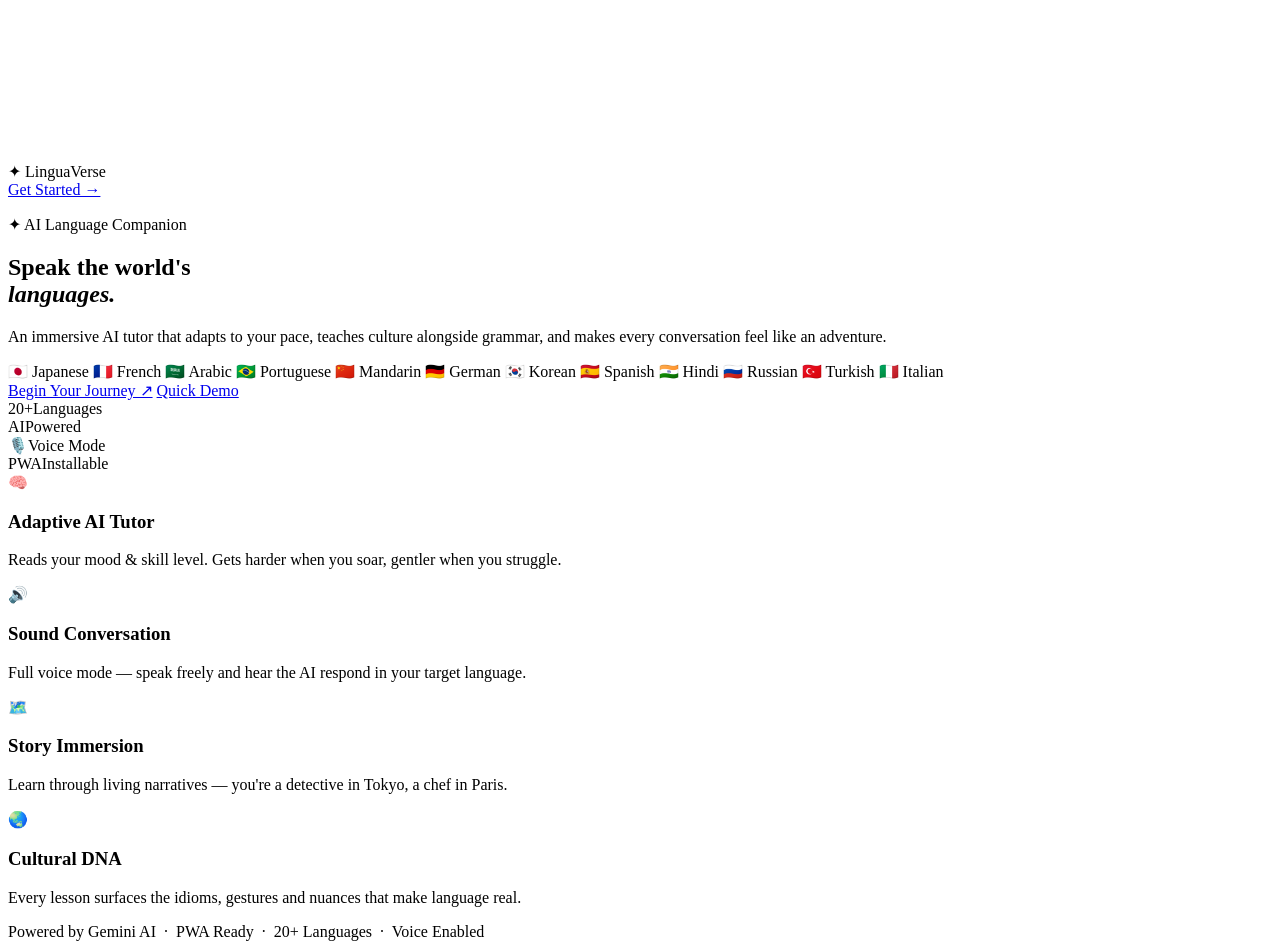
==== index.html @ 4ff94a89 "Add files via upload" ====
<!DOCTYPE html>
<html lang="en">
<head>
  <meta charset="UTF-8"/>
  <meta name="viewport" content="width=device-width, initial-scale=1.0"/>
  <meta name="theme-color" content="#070712"/>
  <meta name="description" content="LinguaVerse — Learn any language with an AI companion"/>
  <link rel="manifest" href="manifest.json"/>
  <title>LinguaVerse — AI Language Companion</title>
  <link rel="preconnect" href="https://fonts.googleapis.com"/>
  <link rel="preconnect" href="https://fonts.gstatic.com" crossorigin/>
  <link href="https://fonts.googleapis.com/css2?family=Playfair+Display:ital,wght@0,400;0,700;1,400&family=Outfit:wght@300;400;500;600&family=Space+Mono:ital@0;1&display=swap" rel="stylesheet"/>
  <link rel="stylesheet" href="css/global.css"/>
  <link rel="stylesheet" href="css/landing.css"/>
</head>
<body>
  <canvas id="bgCanvas"></canvas>
  <div class="orb orb-1"></div>
  <div class="orb orb-2"></div>
  <div class="orb orb-3"></div>

  <main class="landing">
    <header class="landing-header reveal" style="--delay:0s">
      <div class="logo-wrap">
        <span class="logo-mark">✦</span>
        <span class="logo-text">LinguaVerse</span>
      </div>
      <nav class="top-nav">
        <a href="pages/setup.html" class="nav-link">Get Started →</a>
      </nav>
    </header>

    <section class="hero">
      <p class="hero-eyebrow reveal" style="--delay:0.1s">✦ AI Language Companion</p>
      <h1 class="hero-title reveal" style="--delay:0.2s">
        Speak the world's<br/><em>languages.</em>
      </h1>
      <p class="hero-sub reveal" style="--delay:0.35s">
        An immersive AI tutor that adapts to your pace, teaches culture alongside grammar,
        and makes every conversation feel like an adventure.
      </p>

      <div class="lang-orbit reveal" style="--delay:0.5s">
        <span class="pill">🇯🇵 Japanese</span>
        <span class="pill">🇫🇷 French</span>
        <span class="pill">🇸🇦 Arabic</span>
        <span class="pill">🇧🇷 Portuguese</span>
        <span class="pill">🇨🇳 Mandarin</span>
        <span class="pill">🇩🇪 German</span>
        <span class="pill">🇰🇷 Korean</span>
        <span class="pill">🇪🇸 Spanish</span>
        <span class="pill">🇮🇳 Hindi</span>
        <span class="pill">🇷🇺 Russian</span>
        <span class="pill">🇹🇷 Turkish</span>
        <span class="pill">🇮🇹 Italian</span>
      </div>

      <div class="cta-group reveal" style="--delay:0.65s">
        <a href="pages/setup.html" class="btn-primary">Begin Your Journey ↗</a>
        <a href="pages/chat.html" class="btn-ghost">Quick Demo</a>
      </div>

      <div class="stats-row reveal" style="--delay:0.75s">
        <div class="stat"><span class="stat-num">20+</span><span class="stat-label">Languages</span></div>
        <div class="stat"><span class="stat-num">AI</span><span class="stat-label">Powered</span></div>
        <div class="stat"><span class="stat-num">🎙️</span><span class="stat-label">Voice Mode</span></div>
        <div class="stat"><span class="stat-num">PWA</span><span class="stat-label">Installable</span></div>
      </div>
    </section>

    <section class="features reveal" style="--delay:0.85s">
      <div class="feat-card">
        <div class="feat-icon">🧠</div>
        <h3>Adaptive AI Tutor</h3>
        <p>Reads your mood & skill level. Gets harder when you soar, gentler when you struggle.</p>
      </div>
      <div class="feat-card">
        <div class="feat-icon">🔊</div>
        <h3>Sound Conversation</h3>
        <p>Full voice mode — speak freely and hear the AI respond in your target language.</p>
      </div>
      <div class="feat-card">
        <div class="feat-icon">🗺️</div>
        <h3>Story Immersion</h3>
        <p>Learn through living narratives — you're a detective in Tokyo, a chef in Paris.</p>
      </div>
      <div class="feat-card">
        <div class="feat-icon">🌏</div>
        <h3>Cultural DNA</h3>
        <p>Every lesson surfaces the idioms, gestures and nuances that make language real.</p>
      </div>
    </section>

    <footer class="landing-footer reveal" style="--delay:1s">
      <span>Powered by Gemini AI &nbsp;·&nbsp; PWA Ready &nbsp;·&nbsp; 20+ Languages &nbsp;·&nbsp; Voice Enabled</span>
    </footer>
  </main>

  <script src="js/canvas-bg.js"></script>
  <script src="js/reveal.js"></script>
</body>
</html>
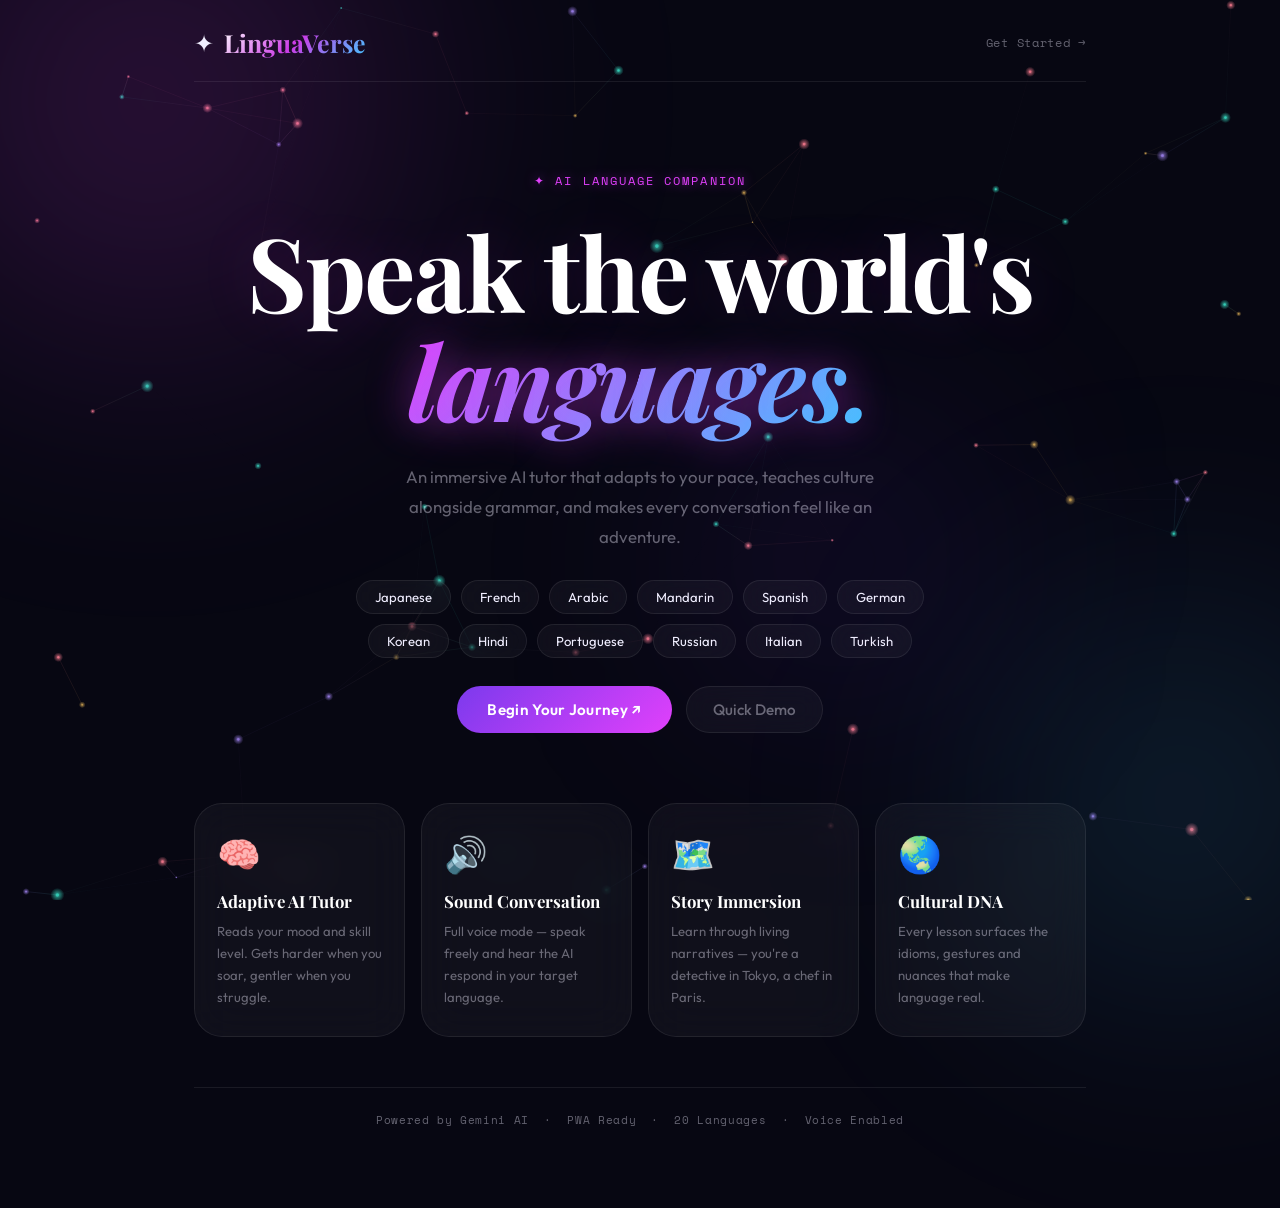
==== commit e772838a: "Update index.html" ====
--- a/index.html
+++ b/index.html
@@ -41,38 +41,31 @@
       </p>
 
       <div class="lang-orbit reveal" style="--delay:0.5s">
-        <span class="pill">🇯🇵 Japanese</span>
-        <span class="pill">🇫🇷 French</span>
-        <span class="pill">🇸🇦 Arabic</span>
-        <span class="pill">🇧🇷 Portuguese</span>
-        <span class="pill">🇨🇳 Mandarin</span>
-        <span class="pill">🇩🇪 German</span>
-        <span class="pill">🇰🇷 Korean</span>
-        <span class="pill">🇪🇸 Spanish</span>
-        <span class="pill">🇮🇳 Hindi</span>
-        <span class="pill">🇷🇺 Russian</span>
-        <span class="pill">🇹🇷 Turkish</span>
-        <span class="pill">🇮🇹 Italian</span>
+        <span class="pill">Japanese</span>
+        <span class="pill">French</span>
+        <span class="pill">Arabic</span>
+        <span class="pill">Mandarin</span>
+        <span class="pill">Spanish</span>
+        <span class="pill">German</span>
+        <span class="pill">Korean</span>
+        <span class="pill">Hindi</span>
+        <span class="pill">Portuguese</span>
+        <span class="pill">Russian</span>
+        <span class="pill">Italian</span>
+        <span class="pill">Turkish</span>
       </div>
 
       <div class="cta-group reveal" style="--delay:0.65s">
-        <a href="pages/setup.html" class="btn-primary">Begin Your Journey ↗</a>
+        <a href="pages/setup.html" class="btn-primary" style="width:auto">Begin Your Journey ↗</a>
         <a href="pages/chat.html" class="btn-ghost">Quick Demo</a>
-      </div>
-
-      <div class="stats-row reveal" style="--delay:0.75s">
-        <div class="stat"><span class="stat-num">20+</span><span class="stat-label">Languages</span></div>
-        <div class="stat"><span class="stat-num">AI</span><span class="stat-label">Powered</span></div>
-        <div class="stat"><span class="stat-num">🎙️</span><span class="stat-label">Voice Mode</span></div>
-        <div class="stat"><span class="stat-num">PWA</span><span class="stat-label">Installable</span></div>
       </div>
     </section>
 
-    <section class="features reveal" style="--delay:0.85s">
+    <section class="features reveal" style="--delay:0.8s">
       <div class="feat-card">
         <div class="feat-icon">🧠</div>
         <h3>Adaptive AI Tutor</h3>
-        <p>Reads your mood & skill level. Gets harder when you soar, gentler when you struggle.</p>
+        <p>Reads your mood and skill level. Gets harder when you soar, gentler when you struggle.</p>
       </div>
       <div class="feat-card">
         <div class="feat-icon">🔊</div>
@@ -92,7 +85,7 @@
     </section>
 
     <footer class="landing-footer reveal" style="--delay:1s">
-      <span>Powered by Gemini AI &nbsp;·&nbsp; PWA Ready &nbsp;·&nbsp; 20+ Languages &nbsp;·&nbsp; Voice Enabled</span>
+      <span>Powered by Gemini AI &nbsp;·&nbsp; PWA Ready &nbsp;·&nbsp; 20 Languages &nbsp;·&nbsp; Voice Enabled</span>
     </footer>
   </main>
 
--- a/css/global.css
+++ b/css/global.css
@@ -0,0 +1,298 @@
+/* ═══════════════════════════════════
+   GLOBAL.CSS — LinguaVerse
+   Neon Glassmorphism Theme
+═══════════════════════════════════ */
+
+:root {
+  /* Deep dark base — like the reference */
+  --bg:        #070712;
+  --bg2:       #0d0d1f;
+  --surface:   rgba(255,255,255,0.04);
+  --surface2:  rgba(255,255,255,0.07);
+  --surface3:  rgba(255,255,255,0.10);
+  --border:    rgba(255,255,255,0.08);
+  --border-h:  rgba(255,255,255,0.20);
+  --text:      #f0eeff;
+  --muted:     rgba(240,238,255,0.40);
+
+  /* Neon palette — matching the reference exactly */
+  --neon-pink:    #e040fb;
+  --neon-blue:    #40c8ff;
+  --neon-purple:  #7c3aed;
+  --neon-cyan:    #00e5ff;
+  --neon-green:   #00e676;
+  --neon-yellow:  #ffd740;
+  --neon-orange:  #ff6d00;
+
+  /* Glow dims */
+  --pink-dim:   rgba(224,64,251,0.15);
+  --blue-dim:   rgba(64,200,255,0.15);
+  --purple-dim: rgba(124,58,237,0.15);
+  --cyan-dim:   rgba(0,229,255,0.12);
+
+  /* Typography */
+  --font-display: 'Playfair Display', Georgia, serif;
+  --font-body:    'Outfit', sans-serif;
+  --font-mono:    'Space Mono', monospace;
+
+  /* Radii */
+  --radius:    16px;
+  --radius-sm: 10px;
+  --radius-lg: 28px;
+  --radius-xl: 36px;
+}
+
+*, *::before, *::after {
+  box-sizing: border-box;
+  margin: 0;
+  padding: 0;
+}
+
+html { scroll-behavior: smooth; }
+
+body {
+  background: var(--bg);
+  color: var(--text);
+  font-family: var(--font-body);
+  font-weight: 400;
+  min-height: 100vh;
+  overflow-x: hidden;
+  -webkit-font-smoothing: antialiased;
+}
+
+/* ── ANIMATED CANVAS BACKGROUND ── */
+#bgCanvas {
+  position: fixed;
+  inset: 0;
+  width: 100%;
+  height: 100%;
+  z-index: 0;
+  pointer-events: none;
+}
+
+/* ── AMBIENT NEON ORBS ── */
+.orb {
+  position: fixed;
+  border-radius: 50%;
+  filter: blur(120px);
+  pointer-events: none;
+  z-index: 0;
+  opacity: 0;
+  animation: orbFloat 25s ease-in-out infinite, orbFade 3s ease forwards;
+}
+@keyframes orbFade { to { opacity: 1; } }
+
+.orb-1 {
+  width: 800px; height: 800px;
+  background: radial-gradient(circle, rgba(224,64,251,0.22) 0%, transparent 65%);
+  top: -300px; left: -250px;
+  animation-delay: 0s;
+}
+.orb-2 {
+  width: 600px; height: 600px;
+  background: radial-gradient(circle, rgba(64,200,255,0.18) 0%, transparent 65%);
+  bottom: -200px; right: -200px;
+  animation-delay: -10s;
+}
+.orb-3 {
+  width: 400px; height: 400px;
+  background: radial-gradient(circle, rgba(124,58,237,0.20) 0%, transparent 65%);
+  top: 40%; left: 50%;
+  animation-delay: -5s;
+}
+@keyframes orbFloat {
+  0%, 100% { transform: translate(0,0) scale(1); }
+  25%       { transform: translate(50px,-60px) scale(1.07); }
+  50%       { transform: translate(-40px,30px) scale(0.95); }
+  75%       { transform: translate(25px,50px) scale(1.04); }
+}
+
+/* ── GLASS CARD — core UI pattern ── */
+.glass {
+  background: var(--surface);
+  border: 1px solid var(--border);
+  backdrop-filter: blur(24px) saturate(180%);
+  -webkit-backdrop-filter: blur(24px) saturate(180%);
+}
+.glass-strong {
+  background: rgba(255,255,255,0.06);
+  border: 1px solid rgba(255,255,255,0.12);
+  backdrop-filter: blur(40px) saturate(200%);
+  -webkit-backdrop-filter: blur(40px) saturate(200%);
+}
+
+/* ── NEON GLOW UTILITY ── */
+.glow-pink   { box-shadow: 0 0 24px rgba(224,64,251,0.35); }
+.glow-blue   { box-shadow: 0 0 24px rgba(64,200,255,0.35); }
+.glow-purple { box-shadow: 0 0 24px rgba(124,58,237,0.35); }
+
+/* ── SHARED BUTTONS ── */
+.btn-primary {
+  display: inline-flex;
+  align-items: center;
+  gap: 8px;
+  background: linear-gradient(135deg, var(--neon-purple), var(--neon-pink));
+  color: #fff;
+  font-family: var(--font-body);
+  font-weight: 600;
+  font-size: 0.95rem;
+  padding: 14px 30px;
+  border-radius: 50px;
+  border: none;
+  cursor: pointer;
+  text-decoration: none;
+  transition: transform 0.25s, box-shadow 0.25s;
+  position: relative;
+  z-index: 1;
+  letter-spacing: 0.02em;
+}
+.btn-primary::before {
+  content: '';
+  position: absolute;
+  inset: -1px;
+  border-radius: 50px;
+  background: linear-gradient(135deg, var(--neon-purple), var(--neon-pink), var(--neon-blue));
+  z-index: -1;
+  opacity: 0;
+  transition: opacity 0.3s;
+}
+.btn-primary:hover {
+  transform: translateY(-3px);
+  box-shadow: 0 10px 40px rgba(224,64,251,0.45), 0 0 20px rgba(124,58,237,0.3);
+}
+.btn-primary:hover::before { opacity: 1; }
+.btn-primary:active { transform: translateY(0); }
+
+.btn-ghost {
+  display: inline-flex;
+  align-items: center;
+  gap: 8px;
+  background: var(--surface);
+  color: var(--muted);
+  font-family: var(--font-body);
+  font-weight: 500;
+  font-size: 0.95rem;
+  padding: 13px 26px;
+  border-radius: 50px;
+  border: 1px solid var(--border);
+  cursor: pointer;
+  text-decoration: none;
+  transition: all 0.25s;
+  backdrop-filter: blur(12px);
+}
+.btn-ghost:hover {
+  border-color: rgba(224,64,251,0.5);
+  color: var(--text);
+  box-shadow: 0 0 20px rgba(224,64,251,0.15);
+}
+
+.btn-danger {
+  display: inline-flex;
+  align-items: center;
+  gap: 8px;
+  background: rgba(255,82,82,0.1);
+  color: #ff5252;
+  font-family: var(--font-body);
+  font-weight: 500;
+  font-size: 0.9rem;
+  padding: 12px 20px;
+  border-radius: 50px;
+  border: 1px solid rgba(255,82,82,0.25);
+  cursor: pointer;
+  transition: all 0.2s;
+  width: 100%;
+  justify-content: center;
+}
+.btn-danger:hover { background: rgba(255,82,82,0.18); box-shadow: 0 0 20px rgba(255,82,82,0.2); }
+
+/* ── SHARED INPUTS ── */
+.simple-input {
+  width: 100%;
+  background: var(--surface2);
+  border: 1px solid var(--border);
+  border-radius: var(--radius-sm);
+  color: var(--text);
+  font-family: var(--font-body);
+  font-size: 0.9rem;
+  padding: 12px 16px;
+  outline: none;
+  transition: border-color 0.2s, box-shadow 0.2s;
+  backdrop-filter: blur(10px);
+}
+.simple-input:focus {
+  border-color: rgba(224,64,251,0.6);
+  box-shadow: 0 0 0 3px rgba(224,64,251,0.1);
+}
+.simple-input::placeholder { color: var(--muted); }
+
+.select-input {
+  width: 100%;
+  background: var(--surface2);
+  border: 1px solid var(--border);
+  border-radius: var(--radius-sm);
+  color: var(--text);
+  font-family: var(--font-body);
+  font-size: 0.9rem;
+  padding: 12px 14px;
+  outline: none;
+  cursor: pointer;
+  appearance: none;
+  background-image: url("data:image/svg+xml,%3Csvg xmlns='http://www.w3.org/2000/svg' width='12' height='8' viewBox='0 0 12 8'%3E%3Cpath fill='rgba(240,238,255,0.4)' d='M6 8L0 0h12z'/%3E%3C/svg%3E");
+  background-repeat: no-repeat;
+  background-position: right 14px center;
+  transition: border-color 0.2s, box-shadow 0.2s;
+}
+.select-input:focus {
+  border-color: rgba(64,200,255,0.5);
+  box-shadow: 0 0 0 3px rgba(64,200,255,0.08);
+}
+
+.field-label {
+  display: block;
+  font-family: var(--font-mono);
+  font-size: 0.66rem;
+  text-transform: uppercase;
+  letter-spacing: 0.12em;
+  color: var(--muted);
+  margin-bottom: 8px;
+}
+
+/* ── BACK BUTTON ── */
+.back-btn {
+  display: inline-flex;
+  align-items: center;
+  gap: 6px;
+  color: var(--muted);
+  font-family: var(--font-mono);
+  font-size: 0.78rem;
+  text-decoration: none;
+  padding: 8px 14px;
+  border-radius: var(--radius-sm);
+  border: 1px solid var(--border);
+  background: var(--surface);
+  transition: all 0.2s;
+  cursor: pointer;
+  backdrop-filter: blur(12px);
+}
+.back-btn:hover {
+  color: var(--text);
+  border-color: rgba(64,200,255,0.4);
+  box-shadow: 0 0 16px rgba(64,200,255,0.15);
+}
+
+/* ── REVEAL ANIMATION ── */
+.reveal {
+  opacity: 0;
+  transform: translateY(22px);
+  transition: opacity 0.65s ease var(--delay, 0s), transform 0.65s ease var(--delay, 0s);
+}
+.reveal.visible { opacity: 1; transform: translateY(0); }
+
+/* ── NEON SCROLLBAR ── */
+::-webkit-scrollbar { width: 3px; }
+::-webkit-scrollbar-track { background: transparent; }
+::-webkit-scrollbar-thumb {
+  background: linear-gradient(var(--neon-purple), var(--neon-pink));
+  border-radius: 4px;
+}
+
--- a/css/landing.css
+++ b/css/landing.css
@@ -0,0 +1,242 @@
+/* ═══════════════════════════════════
+   LANDING.CSS — LinguaVerse Neon Theme
+═══════════════════════════════════ */
+
+.landing {
+  position: relative;
+  z-index: 1;
+  max-width: 940px;
+  margin: 0 auto;
+  padding: 0 24px 80px;
+  display: flex;
+  flex-direction: column;
+  min-height: 100vh;
+}
+
+/* ── HEADER ── */
+.landing-header {
+  display: flex;
+  align-items: center;
+  justify-content: space-between;
+  padding: 26px 0 22px;
+  border-bottom: 1px solid var(--border);
+}
+.logo-wrap { display: flex; align-items: center; gap: 10px; }
+.logo-mark {
+  font-size: 1.5rem;
+  animation: neonPulse 3s ease-in-out infinite;
+}
+@keyframes neonPulse {
+  0%,100% { filter: drop-shadow(0 0 4px var(--neon-pink)) drop-shadow(0 0 12px var(--neon-purple)); }
+  50%      { filter: drop-shadow(0 0 8px var(--neon-blue)) drop-shadow(0 0 20px var(--neon-cyan)); }
+}
+.logo-text {
+  font-family: var(--font-display);
+  font-size: 1.55rem;
+  font-weight: 700;
+  background: linear-gradient(135deg, #fff 0%, rgba(224,64,251,0.9) 50%, var(--neon-blue) 100%);
+  -webkit-background-clip: text;
+  -webkit-text-fill-color: transparent;
+  background-clip: text;
+}
+.top-nav { display: flex; align-items: center; gap: 20px; }
+.nav-link {
+  font-family: var(--font-mono);
+  font-size: 0.75rem;
+  color: var(--muted);
+  text-decoration: none;
+  letter-spacing: 0.06em;
+  transition: color 0.2s;
+}
+.nav-link:hover { color: var(--neon-pink); }
+
+/* ── HERO ── */
+.hero {
+  flex: 1;
+  display: flex;
+  flex-direction: column;
+  align-items: center;
+  text-align: center;
+  padding: 90px 0 70px;
+  gap: 28px;
+}
+.hero-eyebrow {
+  font-family: var(--font-mono);
+  font-size: 0.72rem;
+  text-transform: uppercase;
+  letter-spacing: 0.18em;
+  color: var(--neon-pink);
+  text-shadow: 0 0 12px rgba(224,64,251,0.6);
+}
+.hero-title {
+  font-family: var(--font-display);
+  font-size: clamp(3rem, 8vw, 6.5rem);
+  font-weight: 700;
+  line-height: 1.06;
+  letter-spacing: -0.02em;
+  color: #fff;
+  text-shadow: 0 0 60px rgba(224,64,251,0.15);
+}
+.hero-title em {
+  font-style: italic;
+  background: linear-gradient(135deg, var(--neon-pink), var(--neon-blue));
+  -webkit-background-clip: text;
+  -webkit-text-fill-color: transparent;
+  background-clip: text;
+  filter: drop-shadow(0 0 20px rgba(224,64,251,0.4));
+}
+.hero-sub {
+  font-size: 1.05rem;
+  line-height: 1.78;
+  color: var(--muted);
+  max-width: 520px;
+}
+
+/* ── LANGUAGE PILLS ── */
+.lang-orbit {
+  display: flex;
+  flex-wrap: wrap;
+  gap: 10px;
+  justify-content: center;
+  max-width: 640px;
+}
+.pill {
+  background: var(--surface);
+  border: 1px solid var(--border);
+  color: var(--text);
+  font-family: var(--font-body);
+  font-size: 0.82rem;
+  padding: 8px 18px;
+  border-radius: 50px;
+  backdrop-filter: blur(16px);
+  transition: all 0.35s;
+  animation: pillFloat 6s ease-in-out infinite;
+  cursor: default;
+}
+.pill:hover {
+  border-color: rgba(224,64,251,0.5);
+  background: rgba(224,64,251,0.08);
+  box-shadow: 0 0 18px rgba(224,64,251,0.2), inset 0 0 12px rgba(224,64,251,0.05);
+  transform: translateY(-4px) scale(1.05);
+  color: #fff;
+}
+.pill:nth-child(odd):hover  { border-color: rgba(64,200,255,0.5); background: rgba(64,200,255,0.08); box-shadow: 0 0 18px rgba(64,200,255,0.2); }
+.pill:nth-child(1)  { animation-delay:0s }
+.pill:nth-child(2)  { animation-delay:0.4s }
+.pill:nth-child(3)  { animation-delay:0.8s }
+.pill:nth-child(4)  { animation-delay:1.2s }
+.pill:nth-child(5)  { animation-delay:0.2s }
+.pill:nth-child(6)  { animation-delay:0.6s }
+.pill:nth-child(7)  { animation-delay:1.0s }
+.pill:nth-child(8)  { animation-delay:1.4s }
+.pill:nth-child(9)  { animation-delay:0.3s }
+.pill:nth-child(10) { animation-delay:0.7s }
+.pill:nth-child(11) { animation-delay:1.1s }
+.pill:nth-child(12) { animation-delay:1.5s }
+@keyframes pillFloat {
+  0%,100% { transform:translateY(0); }
+  50%      { transform:translateY(-6px); }
+}
+
+/* ── CTA ── */
+.cta-group {
+  display: flex;
+  gap: 14px;
+  align-items: center;
+  flex-wrap: wrap;
+  justify-content: center;
+}
+
+/* ── STATS ROW ── */
+.stats-row {
+  display: flex;
+  gap: 40px;
+  justify-content: center;
+  flex-wrap: wrap;
+}
+.stat {
+  text-align: center;
+}
+.stat-num {
+  font-family: var(--font-display);
+  font-size: 2rem;
+  font-weight: 700;
+  background: linear-gradient(135deg, var(--neon-pink), var(--neon-blue));
+  -webkit-background-clip: text;
+  -webkit-text-fill-color: transparent;
+  background-clip: text;
+  display: block;
+}
+.stat-label {
+  font-size: 0.75rem;
+  color: var(--muted);
+  font-family: var(--font-mono);
+  letter-spacing: 0.06em;
+}
+
+/* ── FEATURE CARDS ── */
+.features {
+  display: grid;
+  grid-template-columns: repeat(auto-fit, minmax(190px, 1fr));
+  gap: 16px;
+  margin-bottom: 50px;
+}
+.feat-card {
+  background: var(--surface);
+  border: 1px solid var(--border);
+  border-radius: var(--radius-lg);
+  padding: 28px 22px;
+  backdrop-filter: blur(20px);
+  transition: all 0.35s;
+  position: relative;
+  overflow: hidden;
+}
+.feat-card::after {
+  content: '';
+  position: absolute;
+  inset: 0;
+  border-radius: var(--radius-lg);
+  background: linear-gradient(135deg, rgba(224,64,251,0.06), rgba(64,200,255,0.04));
+  opacity: 0;
+  transition: opacity 0.3s;
+}
+.feat-card:hover {
+  border-color: rgba(224,64,251,0.3);
+  transform: translateY(-6px);
+  box-shadow: 0 20px 50px rgba(0,0,0,0.5), 0 0 30px rgba(224,64,251,0.12);
+}
+.feat-card:hover::after { opacity: 1; }
+.feat-icon { font-size: 2.2rem; margin-bottom: 14px; display: block; }
+.feat-card h3 {
+  font-family: var(--font-display);
+  font-size: 1.05rem;
+  font-weight: 700;
+  margin-bottom: 8px;
+  color: #fff;
+}
+.feat-card p {
+  font-size: 0.82rem;
+  line-height: 1.68;
+  color: var(--muted);
+}
+
+/* ── FOOTER ── */
+.landing-footer {
+  text-align: center;
+  font-family: var(--font-mono);
+  font-size: 0.68rem;
+  color: var(--muted);
+  padding-top: 24px;
+  border-top: 1px solid var(--border);
+  letter-spacing: 0.06em;
+}
+
+@media (max-width:600px) {
+  .hero { padding:50px 0 40px; }
+  .hero-title { font-size:2.8rem; }
+  .features { grid-template-columns:1fr 1fr; }
+  .stats-row { gap:24px; }
+}
+@media (max-width:400px) {
+  .features { grid-template-columns:1fr; }
+}
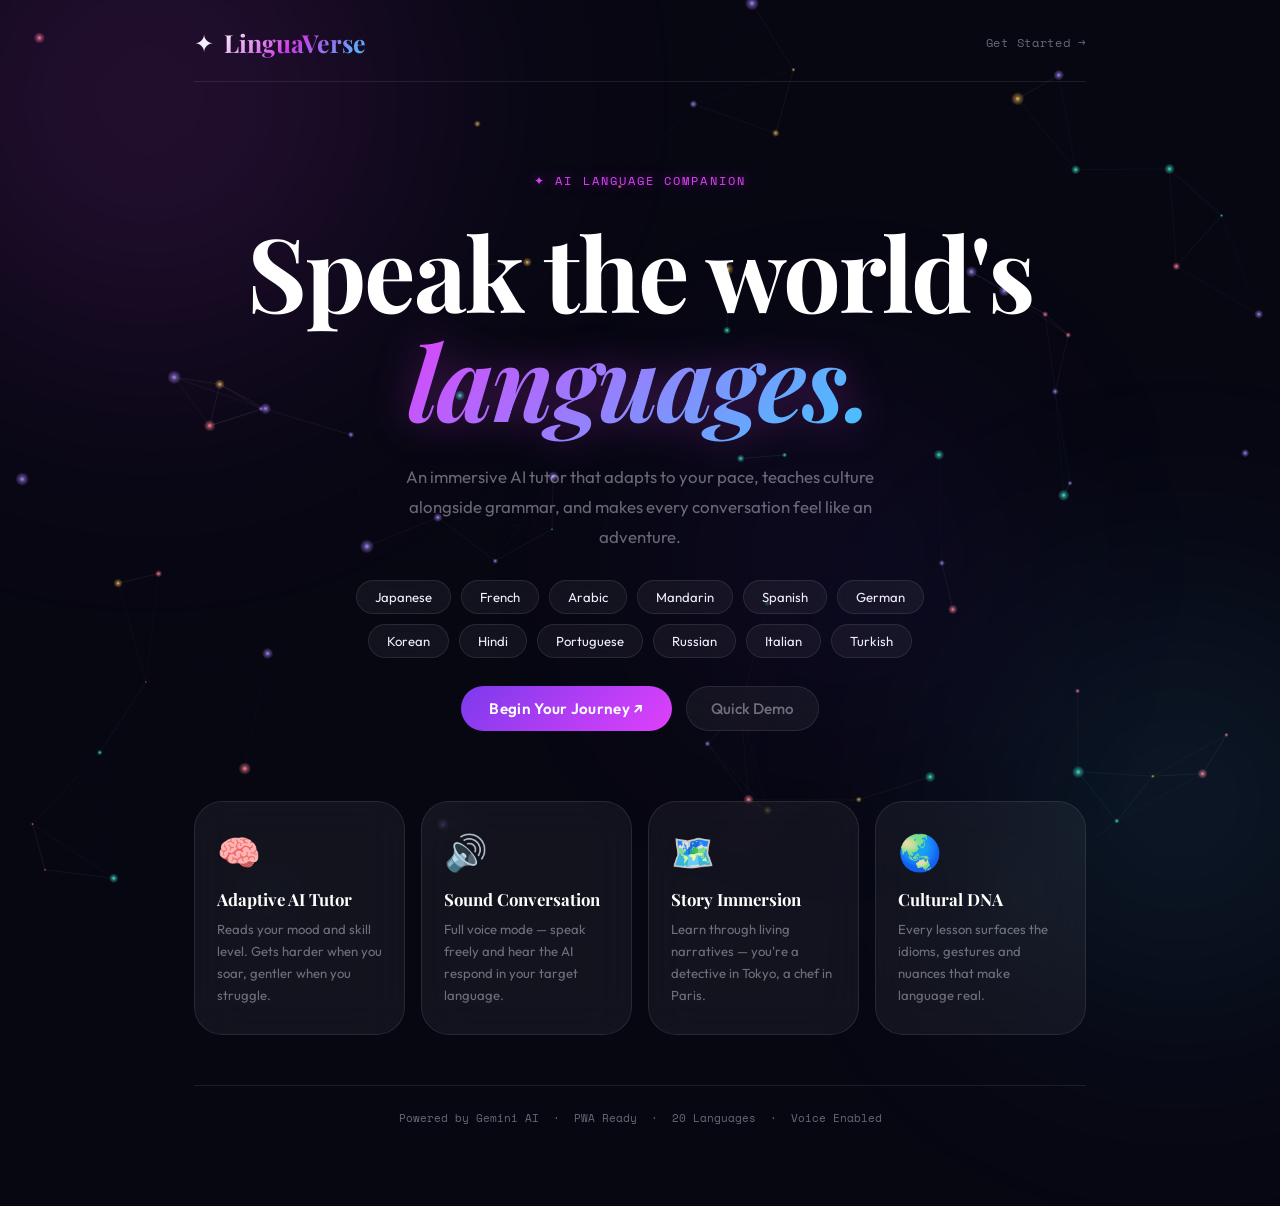
==== commit 2f6bfaf7: "Create index.html" ====
--- a/index.html
+++ b/index.html
@@ -93,3 +93,4 @@
   <script src="js/reveal.js"></script>
 </body>
 </html>
+
--- a/css/global.css
+++ b/css/global.css
@@ -1,55 +1,32 @@
-/* ═══════════════════════════════════
+/* ═══════════════════════════════
    GLOBAL.CSS — LinguaVerse
-   Neon Glassmorphism Theme
-═══════════════════════════════════ */
-
+═══════════════════════════════ */
 :root {
-  /* Deep dark base — like the reference */
-  --bg:        #070712;
-  --bg2:       #0d0d1f;
-  --surface:   rgba(255,255,255,0.04);
-  --surface2:  rgba(255,255,255,0.07);
-  --surface3:  rgba(255,255,255,0.10);
-  --border:    rgba(255,255,255,0.08);
-  --border-h:  rgba(255,255,255,0.20);
-  --text:      #f0eeff;
-  --muted:     rgba(240,238,255,0.40);
-
-  /* Neon palette — matching the reference exactly */
-  --neon-pink:    #e040fb;
-  --neon-blue:    #40c8ff;
-  --neon-purple:  #7c3aed;
-  --neon-cyan:    #00e5ff;
-  --neon-green:   #00e676;
-  --neon-yellow:  #ffd740;
-  --neon-orange:  #ff6d00;
-
-  /* Glow dims */
-  --pink-dim:   rgba(224,64,251,0.15);
-  --blue-dim:   rgba(64,200,255,0.15);
-  --purple-dim: rgba(124,58,237,0.15);
-  --cyan-dim:   rgba(0,229,255,0.12);
-
-  /* Typography */
-  --font-display: 'Playfair Display', Georgia, serif;
-  --font-body:    'Outfit', sans-serif;
-  --font-mono:    'Space Mono', monospace;
-
-  /* Radii */
-  --radius:    16px;
-  --radius-sm: 10px;
-  --radius-lg: 28px;
-  --radius-xl: 36px;
+  --bg:          #070712;
+  --surface:     rgba(255,255,255,0.05);
+  --surface2:    #1a1a35;
+  --border:      rgba(255,255,255,0.09);
+  --border-h:    rgba(255,255,255,0.22);
+  --text:        #f0eeff;
+  --muted:       rgba(240,238,255,0.42);
+  --neon-pink:   #e040fb;
+  --neon-blue:   #40c8ff;
+  --neon-purple: #7c3aed;
+  --neon-cyan:   #00e5ff;
+  --neon-green:  #00e676;
+  --neon-yellow: #ffd740;
+  --neon-orange: #ff6d00;
+  --font-display:'Playfair Display', Georgia, serif;
+  --font-body:   'Outfit', sans-serif;
+  --font-mono:   'Space Mono', monospace;
+  --radius:      16px;
+  --radius-sm:   10px;
+  --radius-lg:   28px;
+  --radius-xl:   36px;
 }
 
-*, *::before, *::after {
-  box-sizing: border-box;
-  margin: 0;
-  padding: 0;
-}
-
+*, *::before, *::after { box-sizing: border-box; margin: 0; padding: 0; }
 html { scroll-behavior: smooth; }
-
 body {
   background: var(--bg);
   color: var(--text);
@@ -60,239 +37,99 @@
   -webkit-font-smoothing: antialiased;
 }
 
-/* ── ANIMATED CANVAS BACKGROUND ── */
-#bgCanvas {
-  position: fixed;
-  inset: 0;
-  width: 100%;
-  height: 100%;
-  z-index: 0;
-  pointer-events: none;
+/* ── Canvas background ── */
+#bgCanvas { position:fixed; inset:0; width:100%; height:100%; z-index:0; pointer-events:none; }
+
+/* ── Ambient orbs ── */
+.orb {
+  position:fixed; border-radius:50%; filter:blur(120px);
+  pointer-events:none; z-index:0; opacity:0;
+  animation:orbFloat 25s ease-in-out infinite, orbFade 3s ease forwards;
+}
+@keyframes orbFade { to { opacity:1; } }
+.orb-1 { width:800px; height:800px; background:radial-gradient(circle, rgba(224,64,251,0.20) 0%, transparent 65%); top:-300px; left:-250px; }
+.orb-2 { width:600px; height:600px; background:radial-gradient(circle, rgba(64,200,255,0.16) 0%, transparent 65%); bottom:-200px; right:-200px; animation-delay:-10s; }
+.orb-3 { width:400px; height:400px; background:radial-gradient(circle, rgba(124,58,237,0.18) 0%, transparent 65%); top:40%; left:50%; animation-delay:-5s; }
+@keyframes orbFloat {
+  0%,100% { transform:translate(0,0) scale(1); }
+  25%      { transform:translate(50px,-60px) scale(1.07); }
+  50%      { transform:translate(-40px,30px) scale(0.95); }
+  75%      { transform:translate(25px,50px) scale(1.04); }
 }
 
-/* ── AMBIENT NEON ORBS ── */
-.orb {
-  position: fixed;
-  border-radius: 50%;
-  filter: blur(120px);
-  pointer-events: none;
-  z-index: 0;
-  opacity: 0;
-  animation: orbFloat 25s ease-in-out infinite, orbFade 3s ease forwards;
+/* ── Shared buttons ── */
+.btn-primary {
+  display:inline-flex; align-items:center; justify-content:center; gap:8px;
+  background:linear-gradient(135deg, var(--neon-purple), var(--neon-pink));
+  color:#fff; font-family:var(--font-body); font-weight:600; font-size:0.95rem;
+  padding:13px 28px; border-radius:50px; border:none; cursor:pointer;
+  text-decoration:none; transition:transform 0.25s, box-shadow 0.25s;
+  letter-spacing:0.02em;
 }
-@keyframes orbFade { to { opacity: 1; } }
+.btn-primary:hover { transform:translateY(-2px); box-shadow:0 8px 32px rgba(224,64,251,0.4); }
+.btn-primary:active { transform:translateY(0); }
 
-.orb-1 {
-  width: 800px; height: 800px;
-  background: radial-gradient(circle, rgba(224,64,251,0.22) 0%, transparent 65%);
-  top: -300px; left: -250px;
-  animation-delay: 0s;
+.btn-ghost {
+  display:inline-flex; align-items:center; gap:8px;
+  background:var(--surface); color:var(--muted);
+  font-family:var(--font-body); font-weight:500; font-size:0.95rem;
+  padding:12px 24px; border-radius:50px; border:1px solid var(--border);
+  cursor:pointer; text-decoration:none; transition:all 0.2s; backdrop-filter:blur(12px);
 }
-.orb-2 {
-  width: 600px; height: 600px;
-  background: radial-gradient(circle, rgba(64,200,255,0.18) 0%, transparent 65%);
-  bottom: -200px; right: -200px;
-  animation-delay: -10s;
+.btn-ghost:hover { border-color:rgba(224,64,251,0.5); color:var(--text); }
+
+.btn-danger {
+  display:inline-flex; align-items:center; justify-content:center; gap:8px;
+  background:rgba(255,82,82,0.1); color:#ff5252; width:100%;
+  font-family:var(--font-body); font-weight:500; font-size:0.9rem;
+  padding:12px 20px; border-radius:50px; border:1px solid rgba(255,82,82,0.25);
+  cursor:pointer; transition:all 0.2s;
 }
-.orb-3 {
-  width: 400px; height: 400px;
-  background: radial-gradient(circle, rgba(124,58,237,0.20) 0%, transparent 65%);
-  top: 40%; left: 50%;
-  animation-delay: -5s;
+.btn-danger:hover { background:rgba(255,82,82,0.18); }
+
+/* ── Shared inputs ── */
+.simple-input {
+  width:100%; background:var(--surface2); border:1px solid var(--border);
+  border-radius:var(--radius-sm); color:var(--text);
+  font-family:var(--font-body); font-size:0.9rem; padding:12px 14px;
+  outline:none; transition:border-color 0.2s, box-shadow 0.2s;
 }
-@keyframes orbFloat {
-  0%, 100% { transform: translate(0,0) scale(1); }
-  25%       { transform: translate(50px,-60px) scale(1.07); }
-  50%       { transform: translate(-40px,30px) scale(0.95); }
-  75%       { transform: translate(25px,50px) scale(1.04); }
+.simple-input:focus { border-color:rgba(224,64,251,0.6); box-shadow:0 0 0 3px rgba(224,64,251,0.1); }
+.simple-input::placeholder { color:var(--muted); }
+
+/* Dark native select — fully dark even on Windows */
+.select-input {
+  width:100%; background:var(--surface2); border:1px solid var(--border);
+  border-radius:var(--radius-sm); color:var(--text);
+  font-family:var(--font-body); font-size:0.9rem;
+  padding:12px 36px 12px 14px; outline:none; cursor:pointer;
+  appearance:none; -webkit-appearance:none;
+  background-image:url("data:image/svg+xml,%3Csvg xmlns='http://www.w3.org/2000/svg' width='12' height='8' viewBox='0 0 12 8'%3E%3Cpath fill='rgba(240,238,255,0.4)' d='M6 8L0 0h12z'/%3E%3C/svg%3E");
+  background-repeat:no-repeat; background-position:right 14px center;
+  transition:border-color 0.2s;
+}
+.select-input:focus { border-color:rgba(64,200,255,0.5); }
+.select-input option { background:#1a1a35 !important; color:var(--text); }
+
+.field-label {
+  display:block; font-family:var(--font-mono); font-size:0.66rem;
+  text-transform:uppercase; letter-spacing:0.12em; color:var(--muted); margin-bottom:8px;
 }
 
-/* ── GLASS CARD — core UI pattern ── */
-.glass {
-  background: var(--surface);
-  border: 1px solid var(--border);
-  backdrop-filter: blur(24px) saturate(180%);
-  -webkit-backdrop-filter: blur(24px) saturate(180%);
+/* ── Back button ── */
+.back-btn {
+  display:inline-flex; align-items:center; gap:6px; color:var(--muted);
+  font-family:var(--font-mono); font-size:0.78rem; text-decoration:none;
+  padding:8px 14px; border-radius:var(--radius-sm); border:1px solid var(--border);
+  background:var(--surface); transition:all 0.2s; cursor:pointer; backdrop-filter:blur(12px);
 }
-.glass-strong {
-  background: rgba(255,255,255,0.06);
-  border: 1px solid rgba(255,255,255,0.12);
-  backdrop-filter: blur(40px) saturate(200%);
-  -webkit-backdrop-filter: blur(40px) saturate(200%);
-}
+.back-btn:hover { color:var(--text); border-color:rgba(64,200,255,0.4); }
 
-/* ── NEON GLOW UTILITY ── */
-.glow-pink   { box-shadow: 0 0 24px rgba(224,64,251,0.35); }
-.glow-blue   { box-shadow: 0 0 24px rgba(64,200,255,0.35); }
-.glow-purple { box-shadow: 0 0 24px rgba(124,58,237,0.35); }
+/* ── Reveal animation ── */
+.reveal { opacity:0; transform:translateY(22px); transition:opacity 0.65s ease var(--delay,0s), transform 0.65s ease var(--delay,0s); }
+.reveal.visible { opacity:1; transform:translateY(0); }
 
-/* ── SHARED BUTTONS ── */
-.btn-primary {
-  display: inline-flex;
-  align-items: center;
-  gap: 8px;
-  background: linear-gradient(135deg, var(--neon-purple), var(--neon-pink));
-  color: #fff;
-  font-family: var(--font-body);
-  font-weight: 600;
-  font-size: 0.95rem;
-  padding: 14px 30px;
-  border-radius: 50px;
-  border: none;
-  cursor: pointer;
-  text-decoration: none;
-  transition: transform 0.25s, box-shadow 0.25s;
-  position: relative;
-  z-index: 1;
-  letter-spacing: 0.02em;
-}
-.btn-primary::before {
-  content: '';
-  position: absolute;
-  inset: -1px;
-  border-radius: 50px;
-  background: linear-gradient(135deg, var(--neon-purple), var(--neon-pink), var(--neon-blue));
-  z-index: -1;
-  opacity: 0;
-  transition: opacity 0.3s;
-}
-.btn-primary:hover {
-  transform: translateY(-3px);
-  box-shadow: 0 10px 40px rgba(224,64,251,0.45), 0 0 20px rgba(124,58,237,0.3);
-}
-.btn-primary:hover::before { opacity: 1; }
-.btn-primary:active { transform: translateY(0); }
-
-.btn-ghost {
-  display: inline-flex;
-  align-items: center;
-  gap: 8px;
-  background: var(--surface);
-  color: var(--muted);
-  font-family: var(--font-body);
-  font-weight: 500;
-  font-size: 0.95rem;
-  padding: 13px 26px;
-  border-radius: 50px;
-  border: 1px solid var(--border);
-  cursor: pointer;
-  text-decoration: none;
-  transition: all 0.25s;
-  backdrop-filter: blur(12px);
-}
-.btn-ghost:hover {
-  border-color: rgba(224,64,251,0.5);
-  color: var(--text);
-  box-shadow: 0 0 20px rgba(224,64,251,0.15);
-}
-
-.btn-danger {
-  display: inline-flex;
-  align-items: center;
-  gap: 8px;
-  background: rgba(255,82,82,0.1);
-  color: #ff5252;
-  font-family: var(--font-body);
-  font-weight: 500;
-  font-size: 0.9rem;
-  padding: 12px 20px;
-  border-radius: 50px;
-  border: 1px solid rgba(255,82,82,0.25);
-  cursor: pointer;
-  transition: all 0.2s;
-  width: 100%;
-  justify-content: center;
-}
-.btn-danger:hover { background: rgba(255,82,82,0.18); box-shadow: 0 0 20px rgba(255,82,82,0.2); }
-
-/* ── SHARED INPUTS ── */
-.simple-input {
-  width: 100%;
-  background: var(--surface2);
-  border: 1px solid var(--border);
-  border-radius: var(--radius-sm);
-  color: var(--text);
-  font-family: var(--font-body);
-  font-size: 0.9rem;
-  padding: 12px 16px;
-  outline: none;
-  transition: border-color 0.2s, box-shadow 0.2s;
-  backdrop-filter: blur(10px);
-}
-.simple-input:focus {
-  border-color: rgba(224,64,251,0.6);
-  box-shadow: 0 0 0 3px rgba(224,64,251,0.1);
-}
-.simple-input::placeholder { color: var(--muted); }
-
-.select-input {
-  width: 100%;
-  background: var(--surface2);
-  border: 1px solid var(--border);
-  border-radius: var(--radius-sm);
-  color: var(--text);
-  font-family: var(--font-body);
-  font-size: 0.9rem;
-  padding: 12px 14px;
-  outline: none;
-  cursor: pointer;
-  appearance: none;
-  background-image: url("data:image/svg+xml,%3Csvg xmlns='http://www.w3.org/2000/svg' width='12' height='8' viewBox='0 0 12 8'%3E%3Cpath fill='rgba(240,238,255,0.4)' d='M6 8L0 0h12z'/%3E%3C/svg%3E");
-  background-repeat: no-repeat;
-  background-position: right 14px center;
-  transition: border-color 0.2s, box-shadow 0.2s;
-}
-.select-input:focus {
-  border-color: rgba(64,200,255,0.5);
-  box-shadow: 0 0 0 3px rgba(64,200,255,0.08);
-}
-
-.field-label {
-  display: block;
-  font-family: var(--font-mono);
-  font-size: 0.66rem;
-  text-transform: uppercase;
-  letter-spacing: 0.12em;
-  color: var(--muted);
-  margin-bottom: 8px;
-}
-
-/* ── BACK BUTTON ── */
-.back-btn {
-  display: inline-flex;
-  align-items: center;
-  gap: 6px;
-  color: var(--muted);
-  font-family: var(--font-mono);
-  font-size: 0.78rem;
-  text-decoration: none;
-  padding: 8px 14px;
-  border-radius: var(--radius-sm);
-  border: 1px solid var(--border);
-  background: var(--surface);
-  transition: all 0.2s;
-  cursor: pointer;
-  backdrop-filter: blur(12px);
-}
-.back-btn:hover {
-  color: var(--text);
-  border-color: rgba(64,200,255,0.4);
-  box-shadow: 0 0 16px rgba(64,200,255,0.15);
-}
-
-/* ── REVEAL ANIMATION ── */
-.reveal {
-  opacity: 0;
-  transform: translateY(22px);
-  transition: opacity 0.65s ease var(--delay, 0s), transform 0.65s ease var(--delay, 0s);
-}
-.reveal.visible { opacity: 1; transform: translateY(0); }
-
-/* ── NEON SCROLLBAR ── */
-::-webkit-scrollbar { width: 3px; }
-::-webkit-scrollbar-track { background: transparent; }
-::-webkit-scrollbar-thumb {
-  background: linear-gradient(var(--neon-purple), var(--neon-pink));
-  border-radius: 4px;
-}
-
+/* ── Scrollbar ── */
+::-webkit-scrollbar { width:3px; }
+::-webkit-scrollbar-track { background:transparent; }
+::-webkit-scrollbar-thumb { background:linear-gradient(var(--neon-purple), var(--neon-pink)); border-radius:4px; }
--- a/css/landing.css
+++ b/css/landing.css
@@ -1,242 +1,114 @@
-/* ═══════════════════════════════════
-   LANDING.CSS — LinguaVerse Neon Theme
-═══════════════════════════════════ */
-
+/* ═══════════════════════════════
+   LANDING.CSS — LinguaVerse
+═══════════════════════════════ */
 .landing {
-  position: relative;
-  z-index: 1;
-  max-width: 940px;
-  margin: 0 auto;
-  padding: 0 24px 80px;
-  display: flex;
-  flex-direction: column;
-  min-height: 100vh;
+  position:relative; z-index:1;
+  max-width:940px; margin:0 auto;
+  padding:0 24px 80px;
+  display:flex; flex-direction:column; min-height:100vh;
 }
 
-/* ── HEADER ── */
+/* Header */
 .landing-header {
-  display: flex;
-  align-items: center;
-  justify-content: space-between;
-  padding: 26px 0 22px;
-  border-bottom: 1px solid var(--border);
+  display:flex; align-items:center; justify-content:space-between;
+  padding:26px 0 22px; border-bottom:1px solid var(--border);
 }
-.logo-wrap { display: flex; align-items: center; gap: 10px; }
+.logo-wrap { display:flex; align-items:center; gap:10px; }
 .logo-mark {
-  font-size: 1.5rem;
-  animation: neonPulse 3s ease-in-out infinite;
+  font-size:1.5rem;
+  animation:neonPulse 3s ease-in-out infinite;
 }
 @keyframes neonPulse {
-  0%,100% { filter: drop-shadow(0 0 4px var(--neon-pink)) drop-shadow(0 0 12px var(--neon-purple)); }
-  50%      { filter: drop-shadow(0 0 8px var(--neon-blue)) drop-shadow(0 0 20px var(--neon-cyan)); }
+  0%,100% { filter:drop-shadow(0 0 4px var(--neon-pink)) drop-shadow(0 0 12px var(--neon-purple)); }
+  50%      { filter:drop-shadow(0 0 8px var(--neon-blue)) drop-shadow(0 0 20px var(--neon-cyan)); }
 }
 .logo-text {
-  font-family: var(--font-display);
-  font-size: 1.55rem;
-  font-weight: 700;
-  background: linear-gradient(135deg, #fff 0%, rgba(224,64,251,0.9) 50%, var(--neon-blue) 100%);
-  -webkit-background-clip: text;
-  -webkit-text-fill-color: transparent;
-  background-clip: text;
+  font-family:var(--font-display); font-size:1.55rem; font-weight:700;
+  background:linear-gradient(135deg, #fff 0%, rgba(224,64,251,0.9) 50%, var(--neon-blue) 100%);
+  -webkit-background-clip:text; -webkit-text-fill-color:transparent; background-clip:text;
 }
-.top-nav { display: flex; align-items: center; gap: 20px; }
+.top-nav { display:flex; align-items:center; gap:20px; }
 .nav-link {
-  font-family: var(--font-mono);
-  font-size: 0.75rem;
-  color: var(--muted);
-  text-decoration: none;
-  letter-spacing: 0.06em;
-  transition: color 0.2s;
+  font-family:var(--font-mono); font-size:0.75rem; color:var(--muted);
+  text-decoration:none; letter-spacing:0.06em; transition:color 0.2s;
 }
-.nav-link:hover { color: var(--neon-pink); }
+.nav-link:hover { color:var(--neon-pink); }
 
-/* ── HERO ── */
+/* Hero */
 .hero {
-  flex: 1;
-  display: flex;
-  flex-direction: column;
-  align-items: center;
-  text-align: center;
-  padding: 90px 0 70px;
-  gap: 28px;
+  flex:1; display:flex; flex-direction:column; align-items:center;
+  text-align:center; padding:90px 0 70px; gap:28px;
 }
 .hero-eyebrow {
-  font-family: var(--font-mono);
-  font-size: 0.72rem;
-  text-transform: uppercase;
-  letter-spacing: 0.18em;
-  color: var(--neon-pink);
-  text-shadow: 0 0 12px rgba(224,64,251,0.6);
+  font-family:var(--font-mono); font-size:0.72rem; text-transform:uppercase;
+  letter-spacing:0.18em; color:var(--neon-pink);
+  text-shadow:0 0 12px rgba(224,64,251,0.6);
 }
 .hero-title {
-  font-family: var(--font-display);
-  font-size: clamp(3rem, 8vw, 6.5rem);
-  font-weight: 700;
-  line-height: 1.06;
-  letter-spacing: -0.02em;
-  color: #fff;
-  text-shadow: 0 0 60px rgba(224,64,251,0.15);
+  font-family:var(--font-display); font-size:clamp(3rem,8vw,6.5rem);
+  font-weight:700; line-height:1.06; letter-spacing:-0.02em; color:#fff;
 }
 .hero-title em {
-  font-style: italic;
-  background: linear-gradient(135deg, var(--neon-pink), var(--neon-blue));
-  -webkit-background-clip: text;
-  -webkit-text-fill-color: transparent;
-  background-clip: text;
-  filter: drop-shadow(0 0 20px rgba(224,64,251,0.4));
+  font-style:italic;
+  background:linear-gradient(135deg, var(--neon-pink), var(--neon-blue));
+  -webkit-background-clip:text; -webkit-text-fill-color:transparent; background-clip:text;
+  filter:drop-shadow(0 0 20px rgba(224,64,251,0.3));
 }
-.hero-sub {
-  font-size: 1.05rem;
-  line-height: 1.78;
-  color: var(--muted);
-  max-width: 520px;
-}
+.hero-sub { font-size:1.05rem; line-height:1.78; color:var(--muted); max-width:520px; }
 
-/* ── LANGUAGE PILLS ── */
-.lang-orbit {
-  display: flex;
-  flex-wrap: wrap;
-  gap: 10px;
-  justify-content: center;
-  max-width: 640px;
-}
+/* Language pills — text only, no flag emojis (Windows safe) */
+.lang-orbit { display:flex; flex-wrap:wrap; gap:10px; justify-content:center; max-width:640px; }
 .pill {
-  background: var(--surface);
-  border: 1px solid var(--border);
-  color: var(--text);
-  font-family: var(--font-body);
-  font-size: 0.82rem;
-  padding: 8px 18px;
-  border-radius: 50px;
-  backdrop-filter: blur(16px);
-  transition: all 0.35s;
-  animation: pillFloat 6s ease-in-out infinite;
-  cursor: default;
+  background:var(--surface); border:1px solid var(--border);
+  color:var(--text); font-family:var(--font-body); font-size:0.82rem;
+  padding:8px 18px; border-radius:50px; backdrop-filter:blur(16px);
+  transition:all 0.35s; cursor:default;
+  animation:pillFloat 6s ease-in-out infinite;
 }
 .pill:hover {
-  border-color: rgba(224,64,251,0.5);
-  background: rgba(224,64,251,0.08);
-  box-shadow: 0 0 18px rgba(224,64,251,0.2), inset 0 0 12px rgba(224,64,251,0.05);
-  transform: translateY(-4px) scale(1.05);
-  color: #fff;
+  border-color:rgba(224,64,251,0.5); background:rgba(224,64,251,0.08);
+  box-shadow:0 0 18px rgba(224,64,251,0.2); transform:translateY(-4px) scale(1.04); color:#fff;
 }
-.pill:nth-child(odd):hover  { border-color: rgba(64,200,255,0.5); background: rgba(64,200,255,0.08); box-shadow: 0 0 18px rgba(64,200,255,0.2); }
-.pill:nth-child(1)  { animation-delay:0s }
-.pill:nth-child(2)  { animation-delay:0.4s }
-.pill:nth-child(3)  { animation-delay:0.8s }
-.pill:nth-child(4)  { animation-delay:1.2s }
-.pill:nth-child(5)  { animation-delay:0.2s }
-.pill:nth-child(6)  { animation-delay:0.6s }
-.pill:nth-child(7)  { animation-delay:1.0s }
-.pill:nth-child(8)  { animation-delay:1.4s }
-.pill:nth-child(9)  { animation-delay:0.3s }
-.pill:nth-child(10) { animation-delay:0.7s }
-.pill:nth-child(11) { animation-delay:1.1s }
-.pill:nth-child(12) { animation-delay:1.5s }
-@keyframes pillFloat {
-  0%,100% { transform:translateY(0); }
-  50%      { transform:translateY(-6px); }
-}
+.pill:nth-child(1){animation-delay:0s}
+.pill:nth-child(2){animation-delay:0.4s}
+.pill:nth-child(3){animation-delay:0.8s}
+.pill:nth-child(4){animation-delay:1.2s}
+.pill:nth-child(5){animation-delay:0.2s}
+.pill:nth-child(6){animation-delay:0.6s}
+.pill:nth-child(7){animation-delay:1.0s}
+.pill:nth-child(8){animation-delay:1.4s}
+@keyframes pillFloat { 0%,100%{transform:translateY(0)} 50%{transform:translateY(-6px)} }
 
-/* ── CTA ── */
-.cta-group {
-  display: flex;
-  gap: 14px;
-  align-items: center;
-  flex-wrap: wrap;
-  justify-content: center;
-}
+/* CTA */
+.cta-group { display:flex; gap:14px; align-items:center; flex-wrap:wrap; justify-content:center; }
 
-/* ── STATS ROW ── */
-.stats-row {
-  display: flex;
-  gap: 40px;
-  justify-content: center;
-  flex-wrap: wrap;
-}
-.stat {
-  text-align: center;
-}
-.stat-num {
-  font-family: var(--font-display);
-  font-size: 2rem;
-  font-weight: 700;
-  background: linear-gradient(135deg, var(--neon-pink), var(--neon-blue));
-  -webkit-background-clip: text;
-  -webkit-text-fill-color: transparent;
-  background-clip: text;
-  display: block;
-}
-.stat-label {
-  font-size: 0.75rem;
-  color: var(--muted);
-  font-family: var(--font-mono);
-  letter-spacing: 0.06em;
-}
-
-/* ── FEATURE CARDS ── */
+/* Feature cards */
 .features {
-  display: grid;
-  grid-template-columns: repeat(auto-fit, minmax(190px, 1fr));
-  gap: 16px;
-  margin-bottom: 50px;
+  display:grid; grid-template-columns:repeat(auto-fit, minmax(190px,1fr));
+  gap:16px; margin-bottom:50px;
 }
 .feat-card {
-  background: var(--surface);
-  border: 1px solid var(--border);
-  border-radius: var(--radius-lg);
-  padding: 28px 22px;
-  backdrop-filter: blur(20px);
-  transition: all 0.35s;
-  position: relative;
-  overflow: hidden;
-}
-.feat-card::after {
-  content: '';
-  position: absolute;
-  inset: 0;
-  border-radius: var(--radius-lg);
-  background: linear-gradient(135deg, rgba(224,64,251,0.06), rgba(64,200,255,0.04));
-  opacity: 0;
-  transition: opacity 0.3s;
+  background:var(--surface); border:1px solid var(--border);
+  border-radius:var(--radius-lg); padding:28px 22px;
+  backdrop-filter:blur(20px); transition:all 0.35s; position:relative; overflow:hidden;
 }
 .feat-card:hover {
-  border-color: rgba(224,64,251,0.3);
-  transform: translateY(-6px);
-  box-shadow: 0 20px 50px rgba(0,0,0,0.5), 0 0 30px rgba(224,64,251,0.12);
+  border-color:rgba(224,64,251,0.3); transform:translateY(-6px);
+  box-shadow:0 20px 50px rgba(0,0,0,0.5), 0 0 30px rgba(224,64,251,0.1);
 }
-.feat-card:hover::after { opacity: 1; }
-.feat-icon { font-size: 2.2rem; margin-bottom: 14px; display: block; }
-.feat-card h3 {
-  font-family: var(--font-display);
-  font-size: 1.05rem;
-  font-weight: 700;
-  margin-bottom: 8px;
-  color: #fff;
-}
-.feat-card p {
-  font-size: 0.82rem;
-  line-height: 1.68;
-  color: var(--muted);
-}
+.feat-icon { font-size:2.2rem; margin-bottom:14px; display:block; }
+.feat-card h3 { font-family:var(--font-display); font-size:1.05rem; font-weight:700; margin-bottom:8px; color:#fff; }
+.feat-card p { font-size:0.82rem; line-height:1.68; color:var(--muted); }
 
-/* ── FOOTER ── */
+/* Footer */
 .landing-footer {
-  text-align: center;
-  font-family: var(--font-mono);
-  font-size: 0.68rem;
-  color: var(--muted);
-  padding-top: 24px;
-  border-top: 1px solid var(--border);
-  letter-spacing: 0.06em;
+  text-align:center; font-family:var(--font-mono); font-size:0.68rem;
+  color:var(--muted); padding-top:24px; border-top:1px solid var(--border);
 }
 
 @media (max-width:600px) {
   .hero { padding:50px 0 40px; }
   .hero-title { font-size:2.8rem; }
   .features { grid-template-columns:1fr 1fr; }
-  .stats-row { gap:24px; }
 }
-@media (max-width:400px) {
-  .features { grid-template-columns:1fr; }
-}
+@media (max-width:400px) { .features { grid-template-columns:1fr; } }
